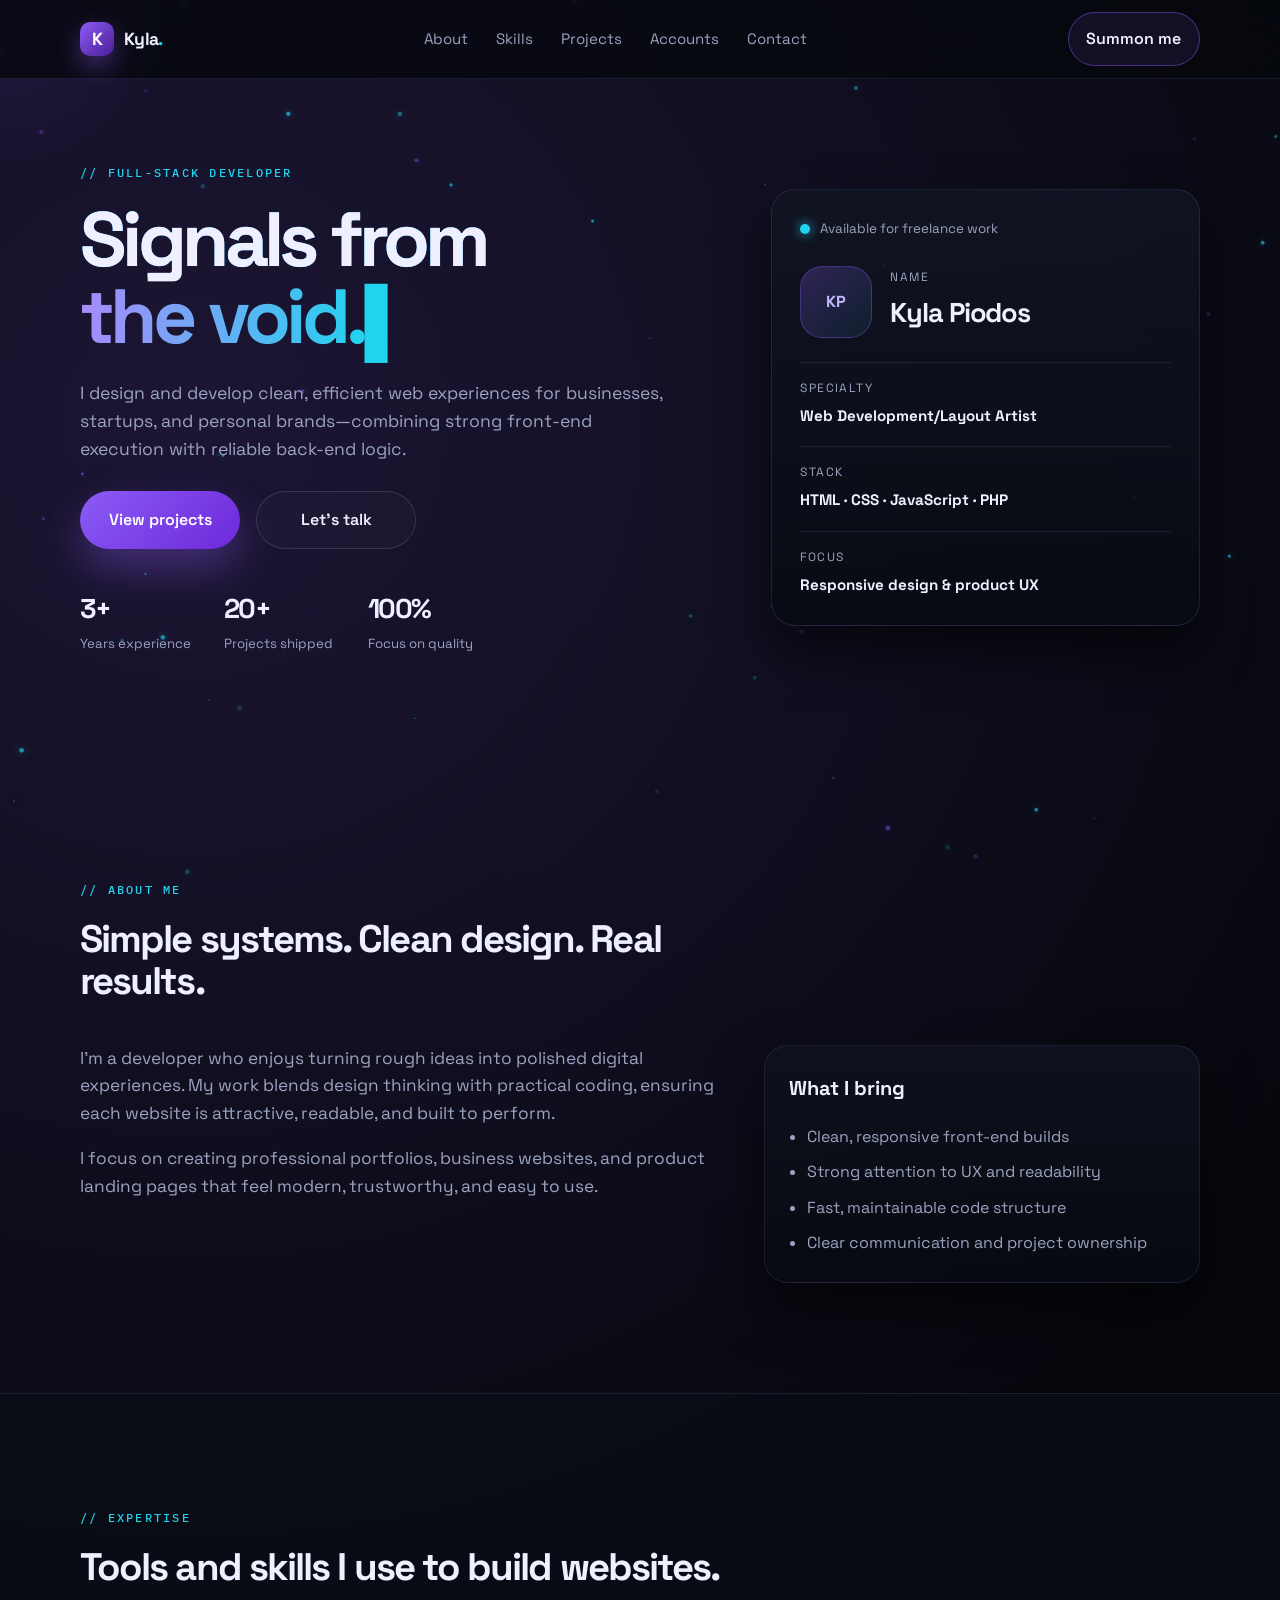
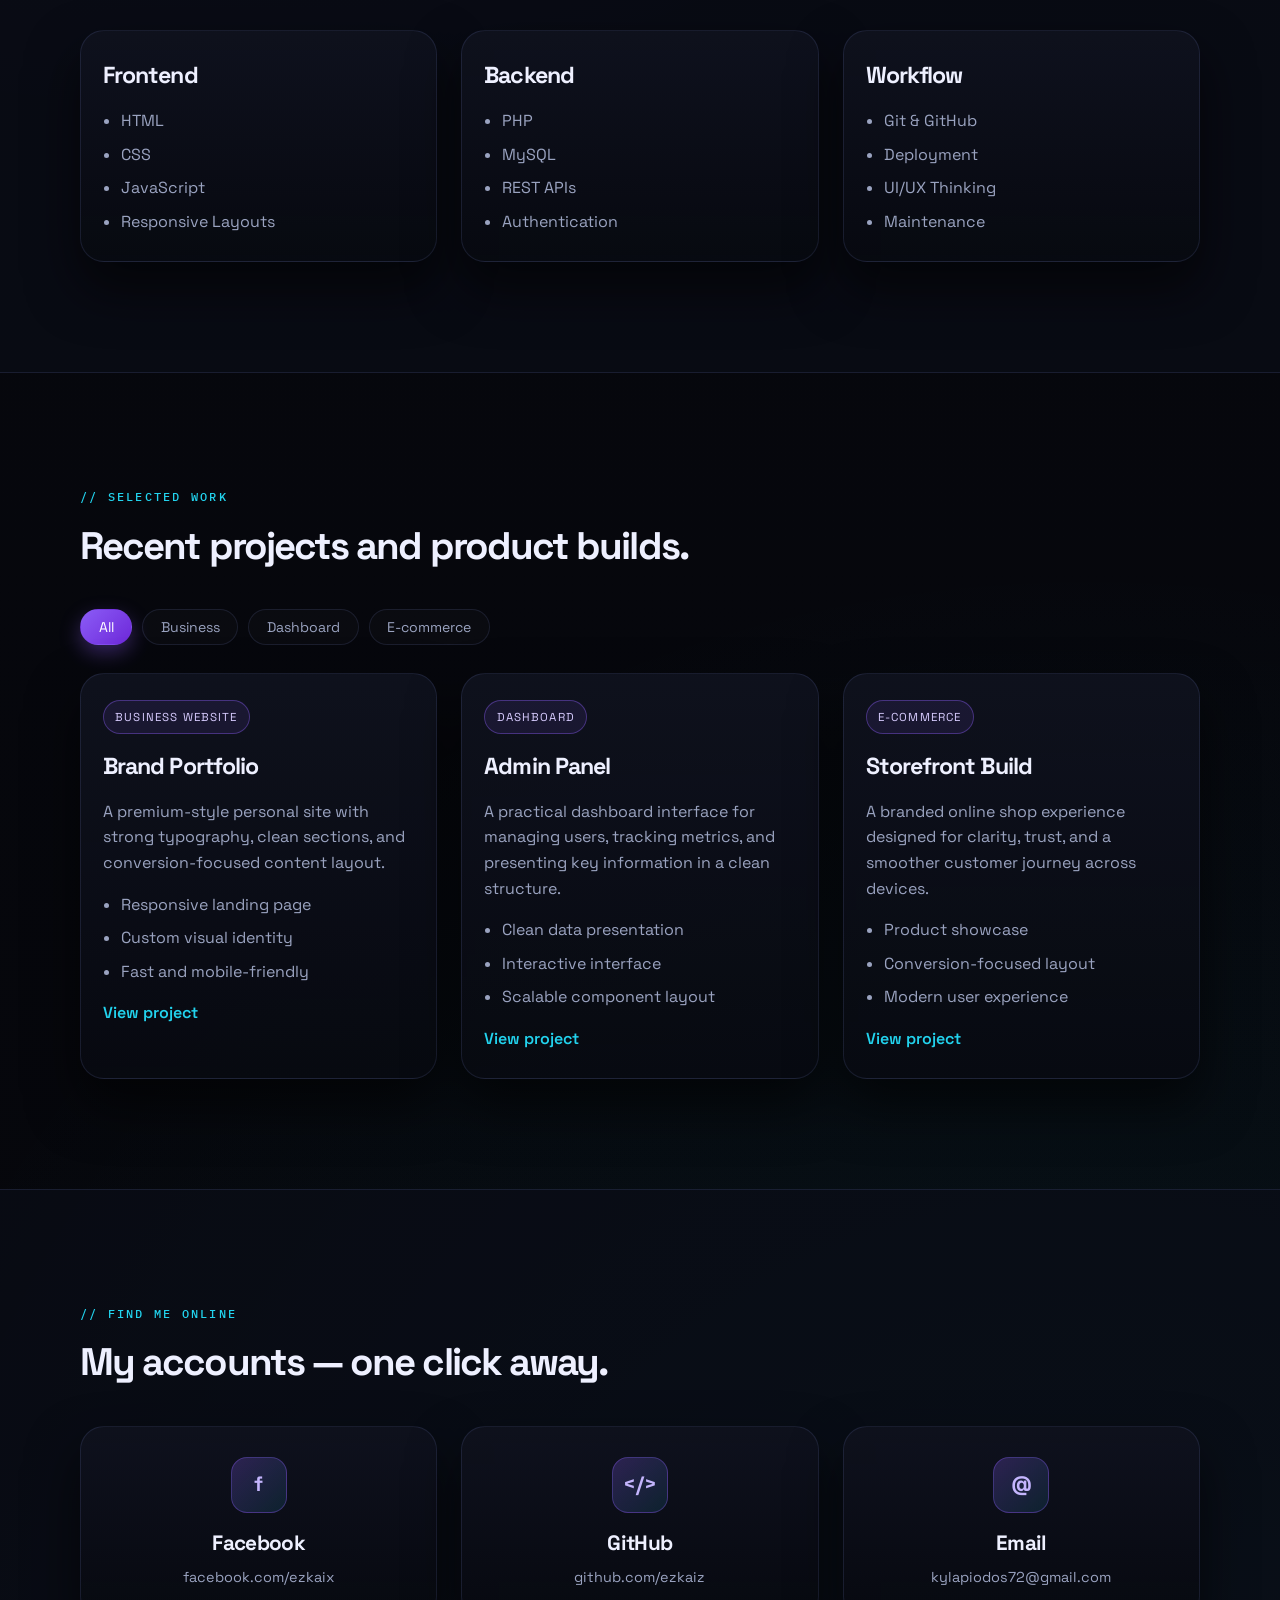
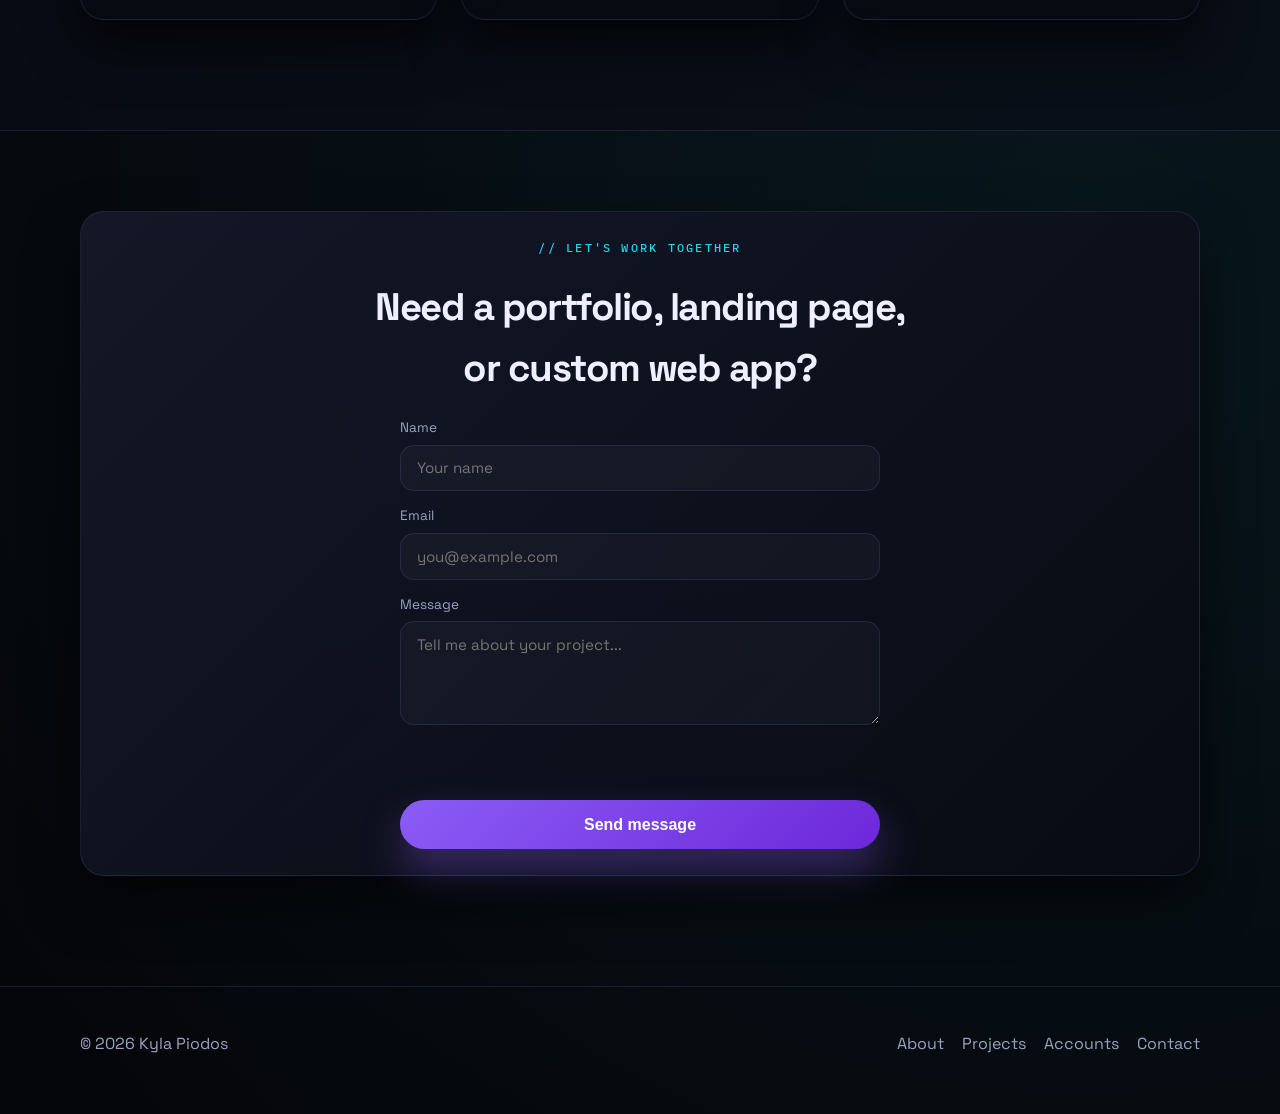
==== index.html @ da5fd4ba "Phantom portfolio" ====
<!DOCTYPE html>
<html lang="en">
  <head>
    <meta charset="UTF-8" />
    <meta name="viewport" content="width=device-width, initial-scale=1.0" />
    <meta
      name="description"
      content="Personal portfolio website for a full-stack developer and product builder."
    />
    <title>Kyla | Phantom Portfolio</title>
    <link rel="preconnect" href="https://fonts.googleapis.com" />
    <link rel="preconnect" href="https://fonts.gstatic.com" crossorigin />
    <link
      href="https://fonts.googleapis.com/css2?family=Space+Grotesk:wght@400;500;600;700&family=IBM+Plex+Mono:wght@400;500&display=swap"
      rel="stylesheet"
    />
    <link rel="stylesheet" href="style.css" />
  </head>
  <body>
    <canvas id="fog-canvas" aria-hidden="true"></canvas>
    <div id="cursor-glow" aria-hidden="true"></div>
    <div id="scroll-progress" aria-hidden="true"></div>

    <header class="site-header">
      <div class="container nav">
        <a href="#top" class="brand" aria-label="Go to top">
          <span class="brand-mark">K</span>
          <span class="brand-name">Kyla<span class="phantom-dot">.</span></span>
        </a>

        <button id="nav-toggle" class="nav-toggle" aria-label="Toggle menu" aria-expanded="false">
          <span></span><span></span><span></span>
        </button>

        <nav class="nav-links" id="nav-links" aria-label="Main navigation">
          <a href="#about">About</a>
          <a href="#skills">Skills</a>
          <a href="#projects">Projects</a>
          <a href="#accounts">Accounts</a>
          <a href="#contact">Contact</a>
        </nav>

        <a href="#contact" class="nav-button">Summon me</a>
      </div>
    </header>

    <main id="top">
      <section class="hero section">
        <div class="container hero-grid">
          <div class="hero-copy">
            <p class="eyebrow">// full-stack developer</p>
            <h1>
              <span class="glitch" data-text="Signals from">Signals from</span><br />
              <span id="typed" class="typed"></span><span class="caret">▌</span>
            </h1>
            <p class="lead">
              I design and develop clean, efficient web experiences for businesses,
              startups, and personal brands—combining strong front-end execution with
              reliable back-end logic.
            </p>

            <div class="cta-row">
              <a class="btn btn-primary" href="#projects">View projects</a>
              <a class="btn btn-secondary" href="#contact">Let's talk</a>
            </div>

            <ul class="stats" aria-label="Highlights">
              <li>
                <strong>3+</strong>
                <span>Years experience</span>
              </li>
              <li>
                <strong>20+</strong>
                <span>Projects shipped</span>
              </li>
              <li>
                <strong>100%</strong>
                <span>Focus on quality</span>
              </li>
            </ul>
          </div>

          <div class="hero-panel" aria-label="Profile summary card">
            <div class="panel-top">
              <span class="status-dot"></span>
              <span>Available for freelance work</span>
            </div>

            <div class="profile-block">
              <div class="avatar">KP</div>
              <div>
                <p class="mini-label">Name</p>
                <h2>Kyla Piodos</h2>
              </div>
            </div>

            <div class="info-list">
              <div>
                <span>Specialty</span>
                <strong>Web Development/Layout Artist</strong>
              </div>
              <div>
                <span>Stack</span>
                <strong>HTML · CSS · JavaScript · PHP</strong>
              </div>
              <div>
                <span>Focus</span>
                <strong>Responsive design & product UX</strong>
              </div>
            </div>
          </div>
        </div>
      </section>

      <section id="about" class="section">
        <div class="container">
          <div class="section-heading reveal">
            <p class="eyebrow">// about me</p>
            <h2>Simple systems. Clean design. Real results.</h2>
          </div>

          <div class="about-grid">
            <div class="reveal">
              <p>
                I'm a developer who enjoys turning rough ideas into polished digital
                experiences. My work blends design thinking with practical coding,
                ensuring each website is attractive, readable, and built to perform.
              </p>
              <p>
                I focus on creating professional portfolios, business websites, and
                product landing pages that feel modern, trustworthy, and easy to use.
              </p>
            </div>

            <div class="feature-box reveal">
              <h3>What I bring</h3>
              <ul>
                <li>Clean, responsive front-end builds</li>
                <li>Strong attention to UX and readability</li>
                <li>Fast, maintainable code structure</li>
                <li>Clear communication and project ownership</li>
              </ul>
            </div>
          </div>
        </div>
      </section>

      <section id="skills" class="section dark-panel">
        <div class="container">
          <div class="section-heading reveal">
            <p class="eyebrow">// expertise</p>
            <h2>Tools and skills I use to build websites.</h2>
          </div>

          <div class="skills-grid">
            <article class="skill-card reveal">
              <h3>Frontend</h3>
              <ul>
                <li>HTML</li>
                <li>CSS</li>
                <li>JavaScript</li>
                <li>Responsive Layouts</li>
              </ul>
            </article>

            <article class="skill-card reveal">
              <h3>Backend</h3>
              <ul>
                <li>PHP</li>
                <li>MySQL</li>
                <li>REST APIs</li>
                <li>Authentication</li>
              </ul>
            </article>

            <article class="skill-card reveal">
              <h3>Workflow</h3>
              <ul>
                <li>Git &amp; GitHub</li>
                <li>Deployment</li>
                <li>UI/UX Thinking</li>
                <li>Maintenance</li>
              </ul>
            </article>
          </div>
        </div>
      </section>

      <section id="projects" class="section">
        <div class="container">
          <div class="section-heading reveal">
            <p class="eyebrow">// selected work</p>
            <h2>Recent projects and product builds.</h2>
          </div>

          <div class="project-filters reveal" role="group" aria-label="Filter projects">
            <button class="filter-btn active" data-filter="all">All</button>
            <button class="filter-btn" data-filter="business">Business</button>
            <button class="filter-btn" data-filter="dashboard">Dashboard</button>
            <button class="filter-btn" data-filter="ecommerce">E-commerce</button>
          </div>

          <div class="projects-grid">
            <article class="project-card reveal" data-category="business">
              <div class="project-badge">Business Website</div>
              <h3>Brand Portfolio</h3>
              <p>
                A premium-style personal site with strong typography, clean sections,
                and conversion-focused content layout.
              </p>
              <ul>
                <li>Responsive landing page</li>
                <li>Custom visual identity</li>
                <li>Fast and mobile-friendly</li>
              </ul>
              <a href="#contact">View project</a>
            </article>

            <article class="project-card reveal" data-category="dashboard">
              <div class="project-badge">Dashboard</div>
              <h3>Admin Panel</h3>
              <p>
                A practical dashboard interface for managing users, tracking metrics,
                and presenting key information in a clean structure.
              </p>
              <ul>
                <li>Clean data presentation</li>
                <li>Interactive interface</li>
                <li>Scalable component layout</li>
              </ul>
              <a href="#contact">View project</a>
            </article>

            <article class="project-card reveal" data-category="ecommerce">
              <div class="project-badge">E-commerce</div>
              <h3>Storefront Build</h3>
              <p>
                A branded online shop experience designed for clarity, trust, and a
                smoother customer journey across devices.
              </p>
              <ul>
                <li>Product showcase</li>
                <li>Conversion-focused layout</li>
                <li>Modern user experience</li>
              </ul>
              <a href="#contact">View project</a>
            </article>
          </div>
        </div>
      </section>

      <section id="accounts" class="section dark-panel">
        <div class="container">
          <div class="section-heading reveal">
            <p class="eyebrow">// find me online</p>
            <h2>My accounts — one click away.</h2>
          </div>

          <div class="accounts-grid">
            <a class="account-card reveal" href="https://www.facebook.com/ezkaix" target="_blank" rel="noreferrer">
              <span class="account-icon">f</span>
              <h3>Facebook</h3>
              <p>facebook.com/ezkaix</p>
            </a>

            <a class="account-card reveal" href="https://github.com/ezkaiz" target="_blank" rel="noreferrer">
              <span class="account-icon">&lt;/&gt;</span>
              <h3>GitHub</h3>
              <p>github.com/ezkaiz</p>
            </a>

            <a class="account-card reveal" href="https://mail.google.com/mail/?view=cm&fs=1&to=kylapiodos72@gmail.com&su=Portfolio%20Inquiry" target="_blank" rel="noreferrer">
              <span class="account-icon">@</span>
              <h3>Email</h3>
              <p>kylapiodos72@gmail.com</p>
            </a>
          </div>
        </div>
      </section>

      <section id="contact" class="section contact-section">
        <div class="container">
          <div class="contact-card reveal">
            <div>
              <p class="eyebrow">// let's work together</p>
              <h2>Need a portfolio, landing page, or custom web app?</h2>

              <form id="contact-form" class="contact-form" novalidate>
                <label>
                  Name
                  <input type="text" id="cf-name" placeholder="Your name" />
                </label>
                <label>
                  Email
                  <input type="email" id="cf-email" placeholder="you@example.com" />
                </label>
                <label>
                  Message
                  <textarea id="cf-message" rows="4" placeholder="Tell me about your project..."></textarea>
                </label>
                <p id="cf-error" class="form-error" role="alert"></p>
                <p id="cf-success" class="form-success"></p>
                <button type="submit" class="btn btn-primary">Send message</button>
              </form>
            </div>


          </div>
        </div>
      </section>
    </main>

    <footer class="site-footer">
      <div class="container footer-inner">
        <p>© 2026 Kyla Piodos</p>
        <nav aria-label="Footer navigation">
          <a href="#about">About</a>
          <a href="#projects">Projects</a>
          <a href="#accounts">Accounts</a>
          <a href="#contact">Contact</a>
        </nav>
      </div>
    </footer>

    <button id="back-to-top" aria-label="Back to top">↑</button>

    <script src="script.js"></script>
  </body>
</html>
---- style.css ----
:root {
  --bg: #05060a;
  --bg-soft: #0b0e17;
  --panel: rgba(14, 17, 28, 0.85);
  --card: #0d1019;
  --line: rgba(148, 163, 255, 0.12);
  --text: #eef0ff;
  --muted: #9aa3c0;
  --accent: #8b5cf6;
  --accent-2: #22d3ee;
  --accent-soft: rgba(139, 92, 246, 0.12);
  --shadow: 0 26px 52px rgba(0, 0, 0, 0.6);
}

* {
  box-sizing: border-box;
}

html {
  scroll-behavior: smooth;
}

body {
  margin: 0;
  font-family: "Space Grotesk", sans-serif;
  background:
    radial-gradient(circle at 15% 10%, rgba(139, 92, 246, 0.16), transparent 32%),
    radial-gradient(circle at 85% 80%, rgba(34, 211, 238, 0.08), transparent 36%),
    linear-gradient(180deg, #07080f 0%, #05060a 100%);
  color: var(--text);
  line-height: 1.6;
  overflow-x: hidden;
}

a {
  color: inherit;
  text-decoration: none;
}

img {
  max-width: 100%;
  display: block;
}

.container {
  width: min(1120px, calc(100% - 32px));
  margin: 0 auto;
}

.section {
  padding: 110px 0;
  position: relative;
}

.eyebrow {
  display: inline-block;
  margin: 0 0 18px;
  color: var(--accent-2);
  font-family: "IBM Plex Mono", monospace;
  font-size: 0.78rem;
  letter-spacing: 0.18em;
  font-weight: 500;
  text-transform: uppercase;
}

.section-heading {
  margin-bottom: 42px;
}

.section-heading h2 {
  margin: 0;
  max-width: 700px;
  font-size: clamp(2rem, 3vw, 3rem);
  line-height: 1.1;
  letter-spacing: -0.05em;
}

/* Background canvas + cursor glow */
#fog-canvas {
  position: fixed;
  inset: 0;
  z-index: 0;
  pointer-events: none;
}

#cursor-glow {
  position: fixed;
  width: 420px;
  height: 420px;
  border-radius: 50%;
  background: radial-gradient(circle, rgba(139, 92, 246, 0.13), transparent 60%);
  pointer-events: none;
  transform: translate(-50%, -50%);
  z-index: 1;
  transition: opacity 0.3s ease;
}

#scroll-progress {
  position: fixed;
  top: 0;
  left: 0;
  height: 3px;
  width: 0;
  background: linear-gradient(90deg, var(--accent), var(--accent-2));
  z-index: 100;
  box-shadow: 0 0 12px rgba(139, 92, 246, 0.8);
}

main, header, footer {
  position: relative;
  z-index: 2;
}

/* Header */
.site-header {
  position: sticky;
  top: 0;
  z-index: 10;
  backdrop-filter: blur(18px);
  background: rgba(6, 8, 14, 0.78);
  border-bottom: 1px solid var(--line);
}

.nav {
  display: flex;
  align-items: center;
  justify-content: space-between;
  min-height: 78px;
  gap: 16px;
}

.brand {
  display: inline-flex;
  align-items: center;
  gap: 10px;
  font-weight: 700;
  letter-spacing: -0.04em;
  font-size: 1.1rem;
}

.phantom-dot {
  color: var(--accent-2);
}

.brand-mark {
  display: inline-flex;
  align-items: center;
  justify-content: center;
  width: 34px;
  height: 34px;
  border-radius: 10px;
  background: linear-gradient(135deg, #8b5cf6, #4c1d95);
  color: #fff;
  font-weight: 700;
  box-shadow: 0 10px 25px rgba(139, 92, 246, 0.4);
}

.nav-links {
  display: flex;
  align-items: center;
  gap: 28px;
  color: var(--muted);
  font-size: 0.94rem;
}

.nav-links a {
  transition: color 0.2s ease, text-shadow 0.2s ease;
}

.nav-links a:hover,
.nav-links a:focus-visible {
  color: var(--text);
  text-shadow: 0 0 14px rgba(139, 92, 246, 0.9);
}

.nav-toggle {
  display: none;
  flex-direction: column;
  gap: 5px;
  background: none;
  border: none;
  cursor: pointer;
  padding: 6px;
}

.nav-toggle span {
  width: 22px;
  height: 2px;
  background: var(--text);
  transition: transform 0.25s ease, opacity 0.25s ease;
}

.nav-toggle.open span:nth-child(1) {
  transform: translateY(7px) rotate(45deg);
}

.nav-toggle.open span:nth-child(2) {
  opacity: 0;
}

.nav-toggle.open span:nth-child(3) {
  transform: translateY(-7px) rotate(-45deg);
}

.nav-button,
.btn {
  display: inline-flex;
  align-items: center;
  justify-content: center;
  border-radius: 999px;
  font-weight: 600;
  cursor: pointer;
  transition: transform 0.2s ease, border-color 0.2s ease, background 0.2s ease, box-shadow 0.2s ease, filter 0.2s ease;
}

.nav-button {
  padding: 0.8rem 1.1rem;
  border: 1px solid rgba(139, 92, 246, 0.45);
  background: rgba(139, 92, 246, 0.1);
  color: var(--text);
}

.nav-button:hover,
.btn:hover {
  transform: translateY(-1px);
  filter: brightness(1.15);
  box-shadow: 0 0 0 1px rgba(139, 92, 246, 0.5), 0 16px 30px rgba(139, 92, 246, 0.3);
}

/* Hero */
.hero {
  padding-top: 80px;
}

.hero-grid {
  display: grid;
  grid-template-columns: 1.2fr 0.8fr;
  align-items: center;
  gap: 48px;
}

.hero-copy h1 {
  margin: 0;
  max-width: 640px;
  font-size: clamp(3rem, 6.5vw, 4.8rem);
  line-height: 1;
  letter-spacing: -0.06em;
}

.typed {
  background: linear-gradient(90deg, #a78bfa, #22d3ee);
  -webkit-background-clip: text;
  background-clip: text;
  color: transparent;
}

.caret {
  color: var(--accent-2);
  animation: blink 1s steps(1) infinite;
  font-size: 0.85em;
}

@keyframes blink {
  50% { opacity: 0; }
}

/* Glitch effect */
.glitch {
  position: relative;
  display: inline-block;
}

.glitch::before,
.glitch::after {
  content: attr(data-text);
  position: absolute;
  left: 0;
  top: 0;
  width: 100%;
  overflow: hidden;
}

.glitch::before {
  color: #22d3ee;
  z-index: -1;
  animation: glitch-1 2.8s infinite;
}

.glitch::after {
  color: #8b5cf6;
  z-index: -2;
  animation: glitch-2 2.8s infinite;
}

@keyframes glitch-1 {
  0%, 90%, 100% { transform: translate(0); clip-path: inset(0 0 100% 0); }
  92% { transform: translate(-4px, 2px); clip-path: inset(20% 0 40% 0); }
  94% { transform: translate(3px, -2px); clip-path: inset(60% 0 10% 0); }
  96% { transform: translate(-2px, 1px); clip-path: inset(0 0 70% 0); }
}

@keyframes glitch-2 {
  0%, 90%, 100% { transform: translate(0); clip-path: inset(100% 0 0 0); }
  93% { transform: translate(4px, -2px); clip-path: inset(40% 0 30% 0); }
  95% { transform: translate(-3px, 2px); clip-path: inset(10% 0 60% 0); }
}

.lead {
  margin-top: 24px;
  color: var(--muted);
  font-size: 1.1rem;
  max-width: 600px;
}

.cta-row {
  display: flex;
  flex-wrap: wrap;
  gap: 16px;
  margin-top: 28px;
}

.btn {
  padding: 0.95rem 1.4rem;
  min-width: 160px;
  border: none;
  font-size: 1rem;
}

.btn-primary {
  background: linear-gradient(135deg, #8b5cf6, #6d28d9);
  color: #fff;
  box-shadow: 0 20px 40px rgba(139, 92, 246, 0.35);
}

.btn-primary:hover {
  background: linear-gradient(135deg, #a78bfa, #7c3aed);
}

.btn-secondary {
  background: rgba(255, 255, 255, 0.02);
  border: 1px solid rgba(255, 255, 255, 0.12);
  color: var(--text);
}

.btn-secondary:hover {
  border-color: rgba(34, 211, 238, 0.8);
  background: rgba(34, 211, 238, 0.08);
}

.stats {
  list-style: none;
  display: flex;
  flex-wrap: wrap;
  gap: 24px;
  padding: 0;
  margin: 38px 0 0;
}

.stats li {
  min-width: 120px;
}

.stats strong {
  display: block;
  font-size: 1.7rem;
  letter-spacing: -0.06em;
}

.stats span {
  color: var(--muted);
  font-size: 0.83rem;
}

.hero-panel {
  padding: 28px;
  border: 1px solid rgba(148, 163, 255, 0.14);
  border-radius: 24px;
  background: linear-gradient(180deg, rgba(17, 20, 34, 0.92), rgba(8, 10, 18, 0.9));
  box-shadow: var(--shadow);
  animation: float 6s ease-in-out infinite;
}

@keyframes float {
  0%, 100% { transform: translateY(0); }
  50% { transform: translateY(-14px); }
}

.panel-top {
  display: flex;
  align-items: center;
  gap: 10px;
  color: var(--muted);
  font-size: 0.84rem;
}

.status-dot {
  width: 10px;
  height: 10px;
  border-radius: 50%;
  background: #22d3ee;
  box-shadow: 0 0 12px rgba(34, 211, 238, 0.9);
  animation: pulse 2s ease-in-out infinite;
}

@keyframes pulse {
  50% { opacity: 0.4; }
}

.profile-block {
  display: flex;
  align-items: center;
  gap: 18px;
  margin: 26px 0 24px;
}

.avatar {
  display: grid;
  place-items: center;
  width: 72px;
  height: 72px;
  border-radius: 22px;
  background: linear-gradient(135deg, rgba(139, 92, 246, 0.25), rgba(34, 211, 238, 0.08));
  border: 1px solid rgba(139, 92, 246, 0.35);
  font-weight: 700;
  color: #c4b5fd;
}

.mini-label {
  margin: 0 0 4px;
  color: var(--muted);
  font-size: 0.75rem;
  text-transform: uppercase;
  letter-spacing: 0.12em;
}

.profile-block h2 {
  margin: 0;
  font-size: 1.7rem;
  letter-spacing: -0.04em;
}

.info-list {
  display: grid;
  gap: 18px;
}

.info-list div {
  padding-top: 16px;
  border-top: 1px solid var(--line);
}

.info-list span {
  display: block;
  color: var(--muted);
  font-size: 0.75rem;
  text-transform: uppercase;
  letter-spacing: 0.12em;
}

.info-list strong {
  display: block;
  margin-top: 6px;
  font-size: 0.95rem;
}

.about-grid {
  display: grid;
  grid-template-columns: 1.2fr 0.8fr;
  gap: 30px;
  align-items: start;
}

.about-grid p {
  margin: 0 0 18px;
  color: var(--muted);
  font-size: 1.08rem;
}

.feature-box,
.skill-card,
.project-card,
.contact-card {
  border: 1px solid rgba(148, 163, 255, 0.12);
  background: linear-gradient(180deg, rgba(15, 18, 30, 0.95), rgba(8, 10, 17, 0.88));
  border-radius: 24px;
  box-shadow: var(--shadow);
  transition: transform 0.25s ease, border-color 0.25s ease, box-shadow 0.25s ease;
}

.feature-box:hover,
.skill-card:hover,
.project-card:hover {
  transform: translateY(-6px);
  border-color: rgba(139, 92, 246, 0.5);
  box-shadow: 0 26px 52px rgba(0, 0, 0, 0.6), 0 0 24px rgba(139, 92, 246, 0.18);
}

.feature-box {
  padding: 26px 24px;
}

.feature-box h3 {
  margin-top: 0;
  font-size: 1.25rem;
}

.feature-box ul {
  margin: 0;
  padding-left: 18px;
  color: var(--muted);
  display: grid;
  gap: 10px;
}

.dark-panel {
  background: rgba(10, 13, 24, 0.7);
  border-top: 1px solid var(--line);
  border-bottom: 1px solid var(--line);
}

.skills-grid,
.projects-grid {
  display: grid;
  grid-template-columns: repeat(3, minmax(0, 1fr));
  gap: 24px;
}

.skill-card,
.project-card {
  padding: 26px 22px;
}

.skill-card h3,
.project-card h3 {
  margin: 0 0 14px;
  font-size: 1.45rem;
  letter-spacing: -0.04em;
}

.skill-card ul,
.project-card ul {
  margin: 0;
  padding-left: 18px;
  display: grid;
  gap: 8px;
  color: var(--muted);
}

.project-badge {
  display: inline-block;
  margin-bottom: 14px;
  padding: 0.42rem 0.7rem;
  border: 1px solid rgba(139, 92, 246, 0.4);
  background: rgba(139, 92, 246, 0.1);
  border-radius: 999px;
  color: #d8ccff;
  font-size: 0.72rem;
  letter-spacing: 0.1em;
  text-transform: uppercase;
}

.project-card p {
  margin: 0 0 16px;
  color: var(--muted);
}

.project-card a {
  display: inline-block;
  margin-top: 16px;
  color: var(--accent-2);
  font-weight: 600;
}

.project-filters {
  display: flex;
  flex-wrap: wrap;
  gap: 10px;
  margin-bottom: 28px;
}

.filter-btn {
  padding: 0.5rem 1.1rem;
  border-radius: 999px;
  border: 1px solid var(--line);
  background: rgba(255, 255, 255, 0.02);
  color: var(--muted);
  cursor: pointer;
  font-family: inherit;
  font-size: 0.88rem;
  transition: all 0.2s ease;
}

.filter-btn:hover {
  color: var(--text);
  border-color: rgba(139, 92, 246, 0.6);
}

.filter-btn.active {
  background: linear-gradient(135deg, #8b5cf6, #6d28d9);
  color: #fff;
  border-color: transparent;
  box-shadow: 0 8px 20px rgba(139, 92, 246, 0.35);
}

.project-card.hidden {
  display: none;
}

.accounts-grid {
  display: grid;
  grid-template-columns: repeat(3, minmax(0, 1fr));
  gap: 24px;
}

.account-card {
  display: block;
  padding: 30px 24px;
  border: 1px solid rgba(148, 163, 255, 0.12);
  border-radius: 24px;
  background: linear-gradient(180deg, rgba(15, 18, 30, 0.95), rgba(8, 10, 17, 0.88));
  box-shadow: var(--shadow);
  text-align: center;
  transition: transform 0.25s ease, border-color 0.25s ease, box-shadow 0.25s ease;
}

.account-card:hover {
  transform: translateY(-6px);
  border-color: rgba(139, 92, 246, 0.55);
  box-shadow: 0 26px 52px rgba(0, 0, 0, 0.6), 0 0 24px rgba(139, 92, 246, 0.2);
}

.account-icon {
  display: inline-grid;
  place-items: center;
  width: 56px;
  height: 56px;
  border-radius: 16px;
  background: linear-gradient(135deg, rgba(139, 92, 246, 0.25), rgba(34, 211, 238, 0.1));
  border: 1px solid rgba(139, 92, 246, 0.35);
  color: #c4b5fd;
  font-weight: 700;
  font-size: 1.3rem;
  margin-bottom: 14px;
}

.account-card h3 {
  margin: 0 0 6px;
  font-size: 1.3rem;
  letter-spacing: -0.03em;
}

.account-card p {
  margin: 0;
  color: var(--muted);
  font-size: 0.9rem;
  word-break: break-all;
}

.contact-section {
  padding-top: 80px;
}

.contact-card {
  display: flex;
  flex-direction: column;
  align-items: center;
  text-align: center;
  gap: 24px;
  padding: 26px 28px;
  background: linear-gradient(135deg, rgba(20, 24, 40, 0.96), rgba(9, 11, 19, 0.92));
}

.contact-card > div {
  display: flex;
  flex-direction: column;
  align-items: center;
}

.contact-form {
  display: grid;
  gap: 14px;
  max-width: 480px;
  width: 100%;
  text-align: left;
}

.contact-card h2 {
  margin: 0 0 18px;
  max-width: 560px;
  font-size: clamp(1.8rem, 3vw, 2.5rem);
  letter-spacing: -0.04em;
}

.contact-actions {
  display: flex;
  flex-direction: column;
  gap: 14px;
  flex-shrink: 0;
}

.contact-form label {
  display: grid;
  gap: 6px;
  color: var(--muted);
  font-size: 0.85rem;
}

.contact-form input,
.contact-form textarea {
  padding: 0.8rem 1rem;
  border-radius: 14px;
  border: 1px solid var(--line);
  background: rgba(255, 255, 255, 0.03);
  color: var(--text);
  font-family: inherit;
  font-size: 0.95rem;
  resize: vertical;
}

.contact-form input:focus,
.contact-form textarea:focus {
  outline: none;
  border-color: rgba(139, 92, 246, 0.7);
  box-shadow: 0 0 0 3px rgba(139, 92, 246, 0.18);
}

.form-error {
  margin: 0;
  color: #f87171;
  font-size: 0.85rem;
  min-height: 1.2em;
}

.form-success {
  margin: 0;
  color: #34d399;
  font-size: 0.9rem;
  min-height: 1.2em;
}

.site-footer {
  padding: 28px 0 42px;
  border-top: 1px solid var(--line);
}

.footer-inner {
  display: flex;
  align-items: center;
  justify-content: space-between;
  gap: 16px;
  color: var(--muted);
}

.footer-inner nav {
  display: flex;
  gap: 18px;
}

#back-to-top {
  position: fixed;
  bottom: 26px;
  right: 26px;
  width: 46px;
  height: 46px;
  border-radius: 50%;
  border: 1px solid rgba(139, 92, 246, 0.5);
  background: rgba(20, 16, 38, 0.9);
  color: var(--text);
  font-size: 1.2rem;
  cursor: pointer;
  opacity: 0;
  pointer-events: none;
  transition: opacity 0.3s ease, transform 0.2s ease;
  z-index: 50;
}

#back-to-top.visible {
  opacity: 1;
  pointer-events: auto;
}

#back-to-top:hover {
  transform: translateY(-4px);
  box-shadow: 0 0 18px rgba(139, 92, 246, 0.5);
}

/* Reveal on scroll */
.reveal {
  opacity: 0;
  transform: translateY(28px);
  transition: opacity 0.6s ease, transform 0.6s ease;
}

.reveal.visible {
  opacity: 1;
  transform: translateY(0);
}

@media (max-width: 900px) {
  .nav {
    flex-wrap: wrap;
    padding: 14px 0;
  }

  .nav-toggle {
    display: flex;
  }

  .nav-links {
    display: none;
    width: 100%;
    flex-direction: column;
    align-items: flex-start;
    gap: 14px;
    padding: 12px 4px;
    order: 3;
  }

  .nav-links.open {
    display: flex;
  }

  .hero-grid,
  .about-grid,
  .skills-grid,
  .projects-grid,
  .accounts-grid,
  .contact-card {
    grid-template-columns: 1fr;
  }

  .contact-card {
    display: grid;
  }

  .contact-actions {
    flex-direction: row;
    flex-wrap: wrap;
  }

  #cursor-glow {
    display: none;
  }
}

@media (max-width: 640px) {
  .section {
    padding: 84px 0;
  }

  .hero-copy h1 {
    font-size: clamp(2.4rem, 13vw, 3.6rem);
  }

  .nav-button {
    width: 100%;
  }

  .stats {
    gap: 18px;
  }

  .footer-inner {
    flex-direction: column;
    text-align: center;
  }
}

@media (prefers-reduced-motion: reduce) {
  html {
    scroll-behavior: auto;
  }

  .hero-panel,
  .status-dot,
  .glitch::before,
  .glitch::after,
  .caret {
    animation: none;
  }

  .reveal {
    opacity: 1;
    transform: none;
  }
}
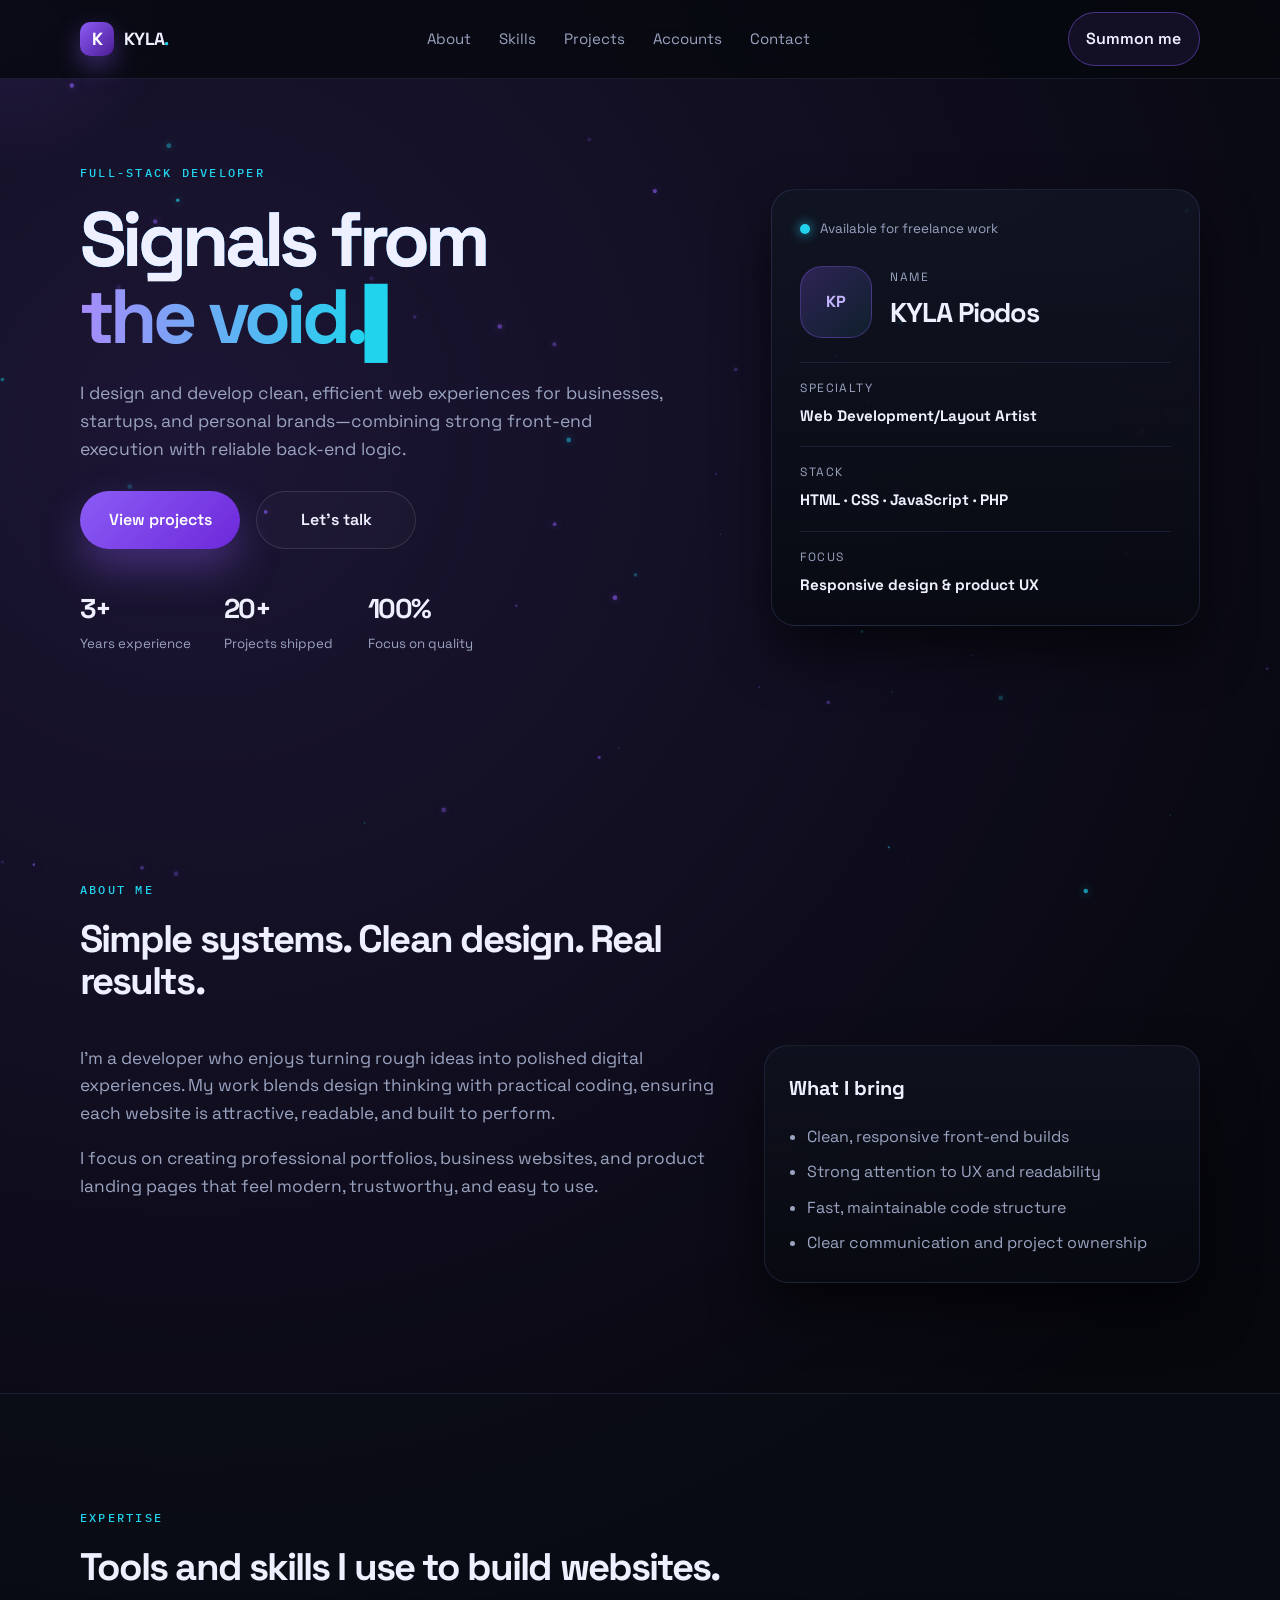
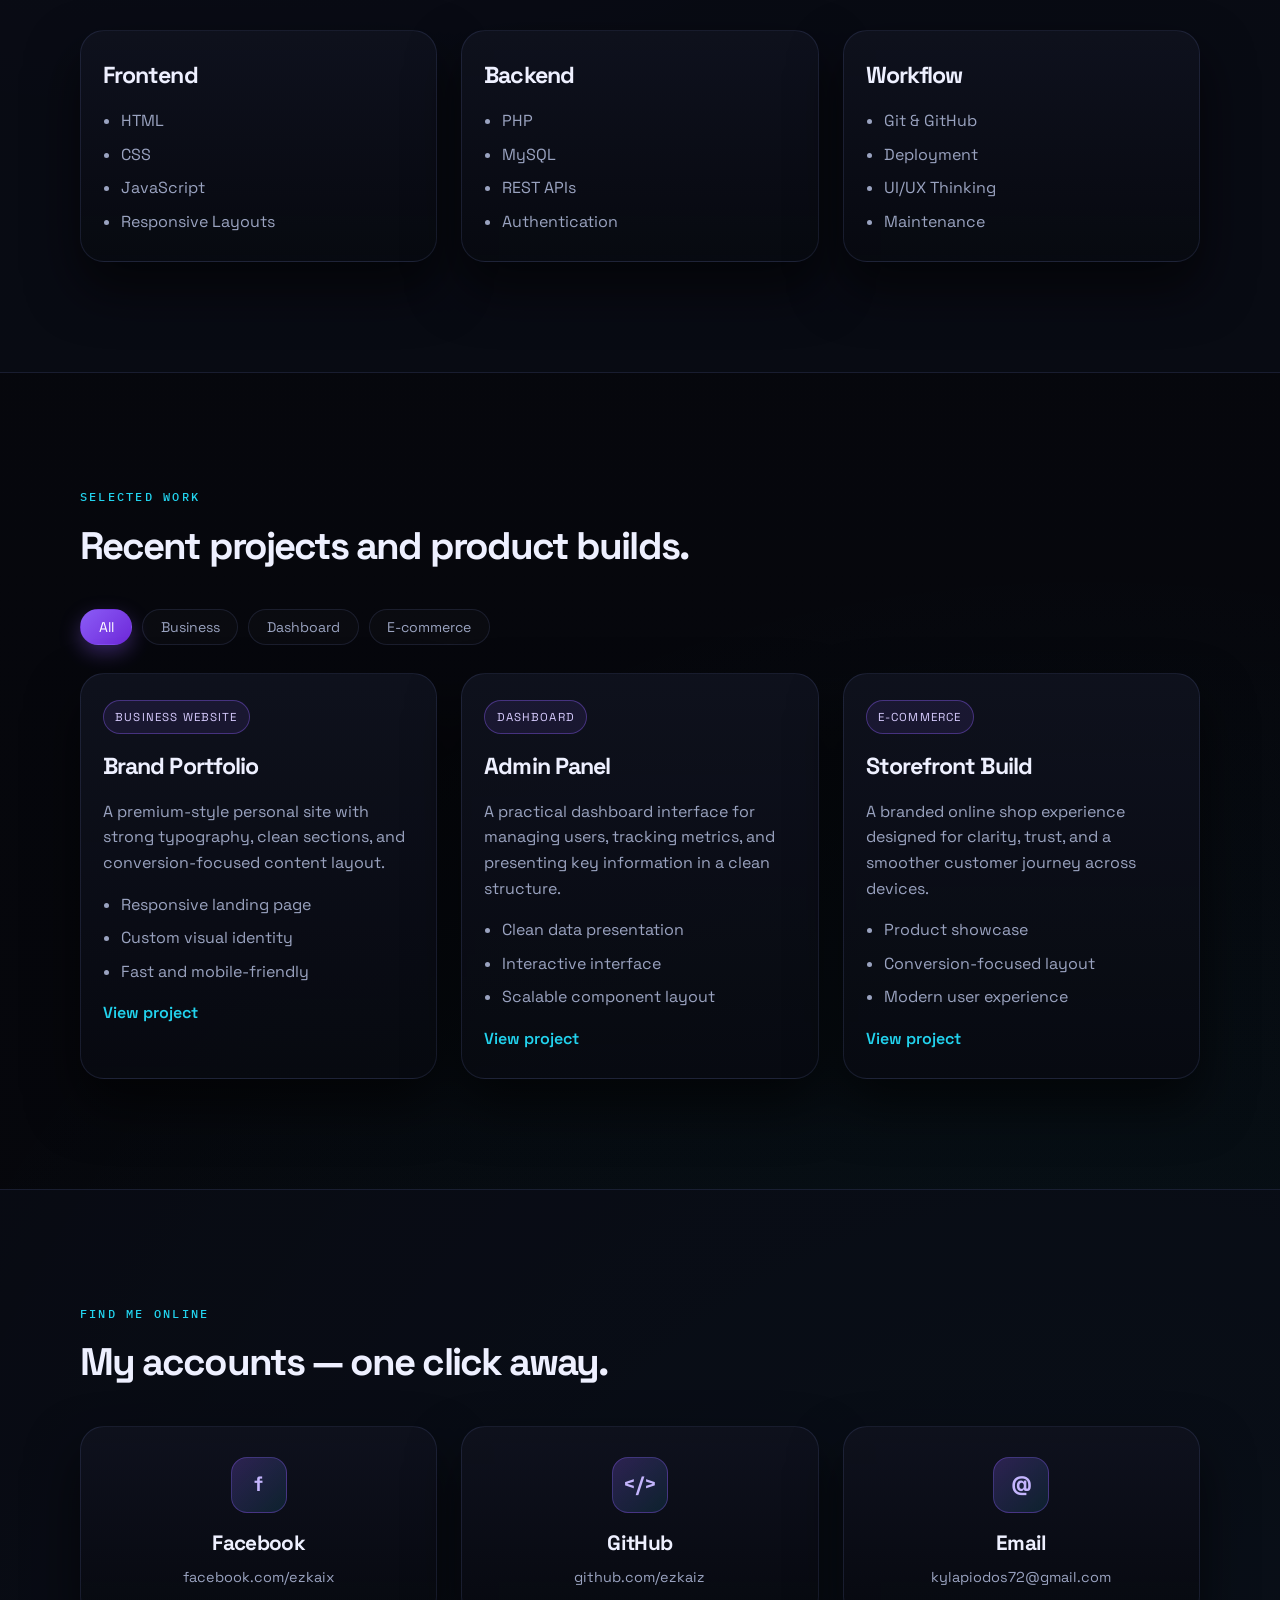
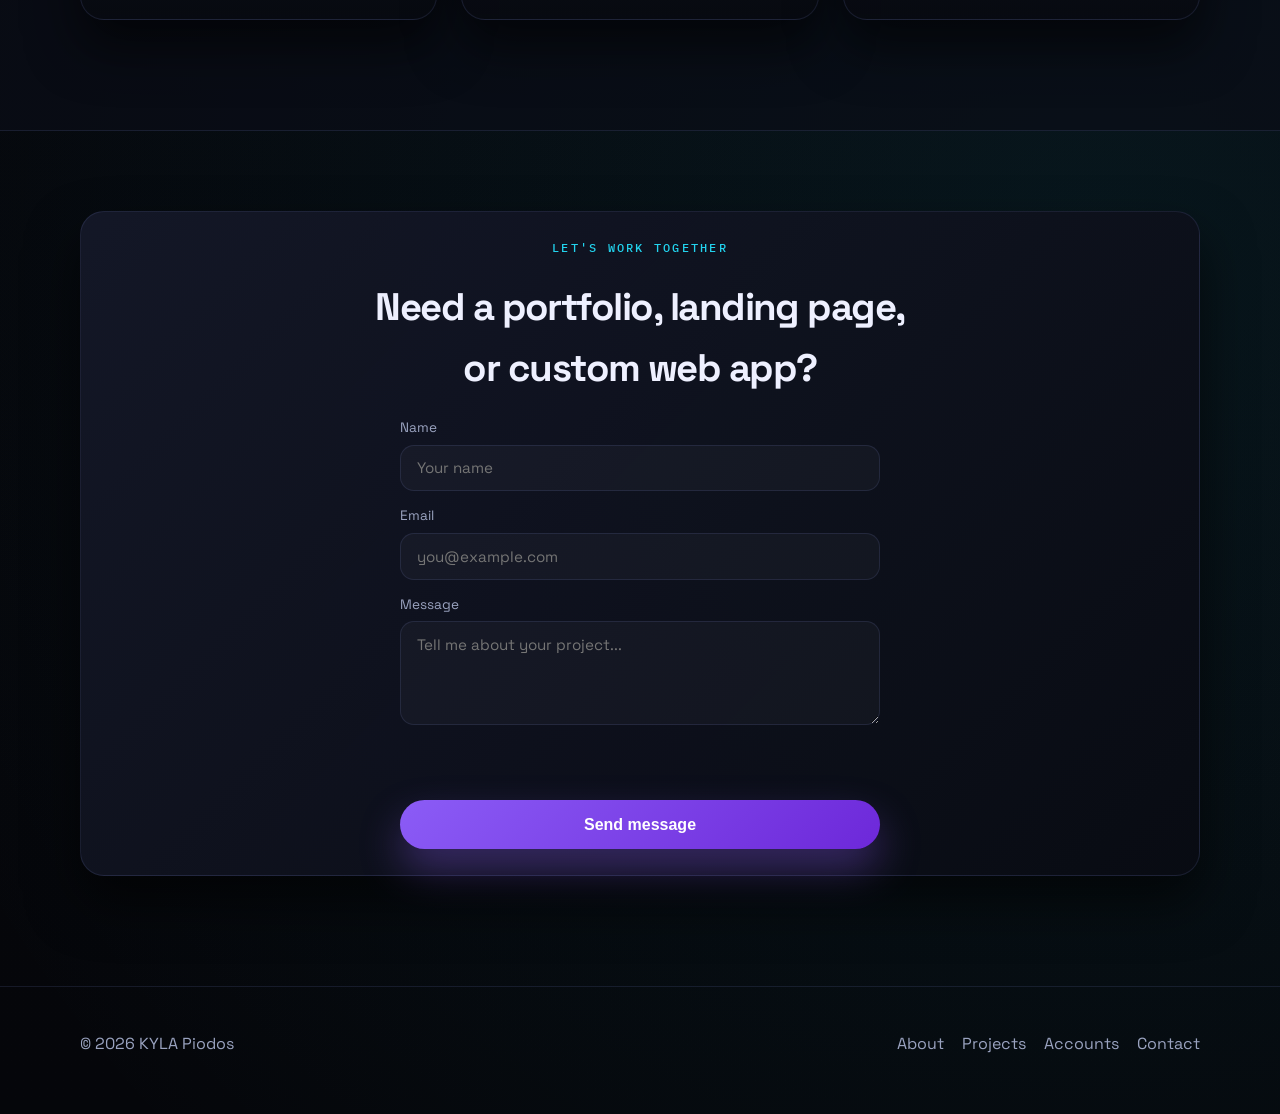
==== commit 81b53162: "Clean eyebrows, all-caps KYLA" ====
--- a/index.html
+++ b/index.html
@@ -7,7 +7,7 @@
       name="description"
       content="Personal portfolio website for a full-stack developer and product builder."
     />
-    <title>Kyla | Phantom Portfolio</title>
+    <title>KYLA | Phantom Portfolio</title>
     <link rel="preconnect" href="https://fonts.googleapis.com" />
     <link rel="preconnect" href="https://fonts.gstatic.com" crossorigin />
     <link
@@ -25,7 +25,7 @@
       <div class="container nav">
         <a href="#top" class="brand" aria-label="Go to top">
           <span class="brand-mark">K</span>
-          <span class="brand-name">Kyla<span class="phantom-dot">.</span></span>
+          <span class="brand-name">KYLA<span class="phantom-dot">.</span></span>
         </a>
 
         <button id="nav-toggle" class="nav-toggle" aria-label="Toggle menu" aria-expanded="false">
@@ -48,7 +48,7 @@
       <section class="hero section">
         <div class="container hero-grid">
           <div class="hero-copy">
-            <p class="eyebrow">// full-stack developer</p>
+            <p class="eyebrow">full-stack developer</p>
             <h1>
               <span class="glitch" data-text="Signals from">Signals from</span><br />
               <span id="typed" class="typed"></span><span class="caret">▌</span>
@@ -90,7 +90,7 @@
               <div class="avatar">KP</div>
               <div>
                 <p class="mini-label">Name</p>
-                <h2>Kyla Piodos</h2>
+                <h2>KYLA Piodos</h2>
               </div>
             </div>
 
@@ -115,7 +115,7 @@
       <section id="about" class="section">
         <div class="container">
           <div class="section-heading reveal">
-            <p class="eyebrow">// about me</p>
+            <p class="eyebrow">about me</p>
             <h2>Simple systems. Clean design. Real results.</h2>
           </div>
 
@@ -148,7 +148,7 @@
       <section id="skills" class="section dark-panel">
         <div class="container">
           <div class="section-heading reveal">
-            <p class="eyebrow">// expertise</p>
+            <p class="eyebrow">expertise</p>
             <h2>Tools and skills I use to build websites.</h2>
           </div>
 
@@ -189,7 +189,7 @@
       <section id="projects" class="section">
         <div class="container">
           <div class="section-heading reveal">
-            <p class="eyebrow">// selected work</p>
+            <p class="eyebrow">selected work</p>
             <h2>Recent projects and product builds.</h2>
           </div>
 
@@ -252,7 +252,7 @@
       <section id="accounts" class="section dark-panel">
         <div class="container">
           <div class="section-heading reveal">
-            <p class="eyebrow">// find me online</p>
+            <p class="eyebrow">find me online</p>
             <h2>My accounts — one click away.</h2>
           </div>
 
@@ -282,7 +282,7 @@
         <div class="container">
           <div class="contact-card reveal">
             <div>
-              <p class="eyebrow">// let's work together</p>
+              <p class="eyebrow">let's work together</p>
               <h2>Need a portfolio, landing page, or custom web app?</h2>
 
               <form id="contact-form" class="contact-form" novalidate>
@@ -312,7 +312,7 @@
 
     <footer class="site-footer">
       <div class="container footer-inner">
-        <p>© 2026 Kyla Piodos</p>
+        <p>© 2026 KYLA Piodos</p>
         <nav aria-label="Footer navigation">
           <a href="#about">About</a>
           <a href="#projects">Projects</a>
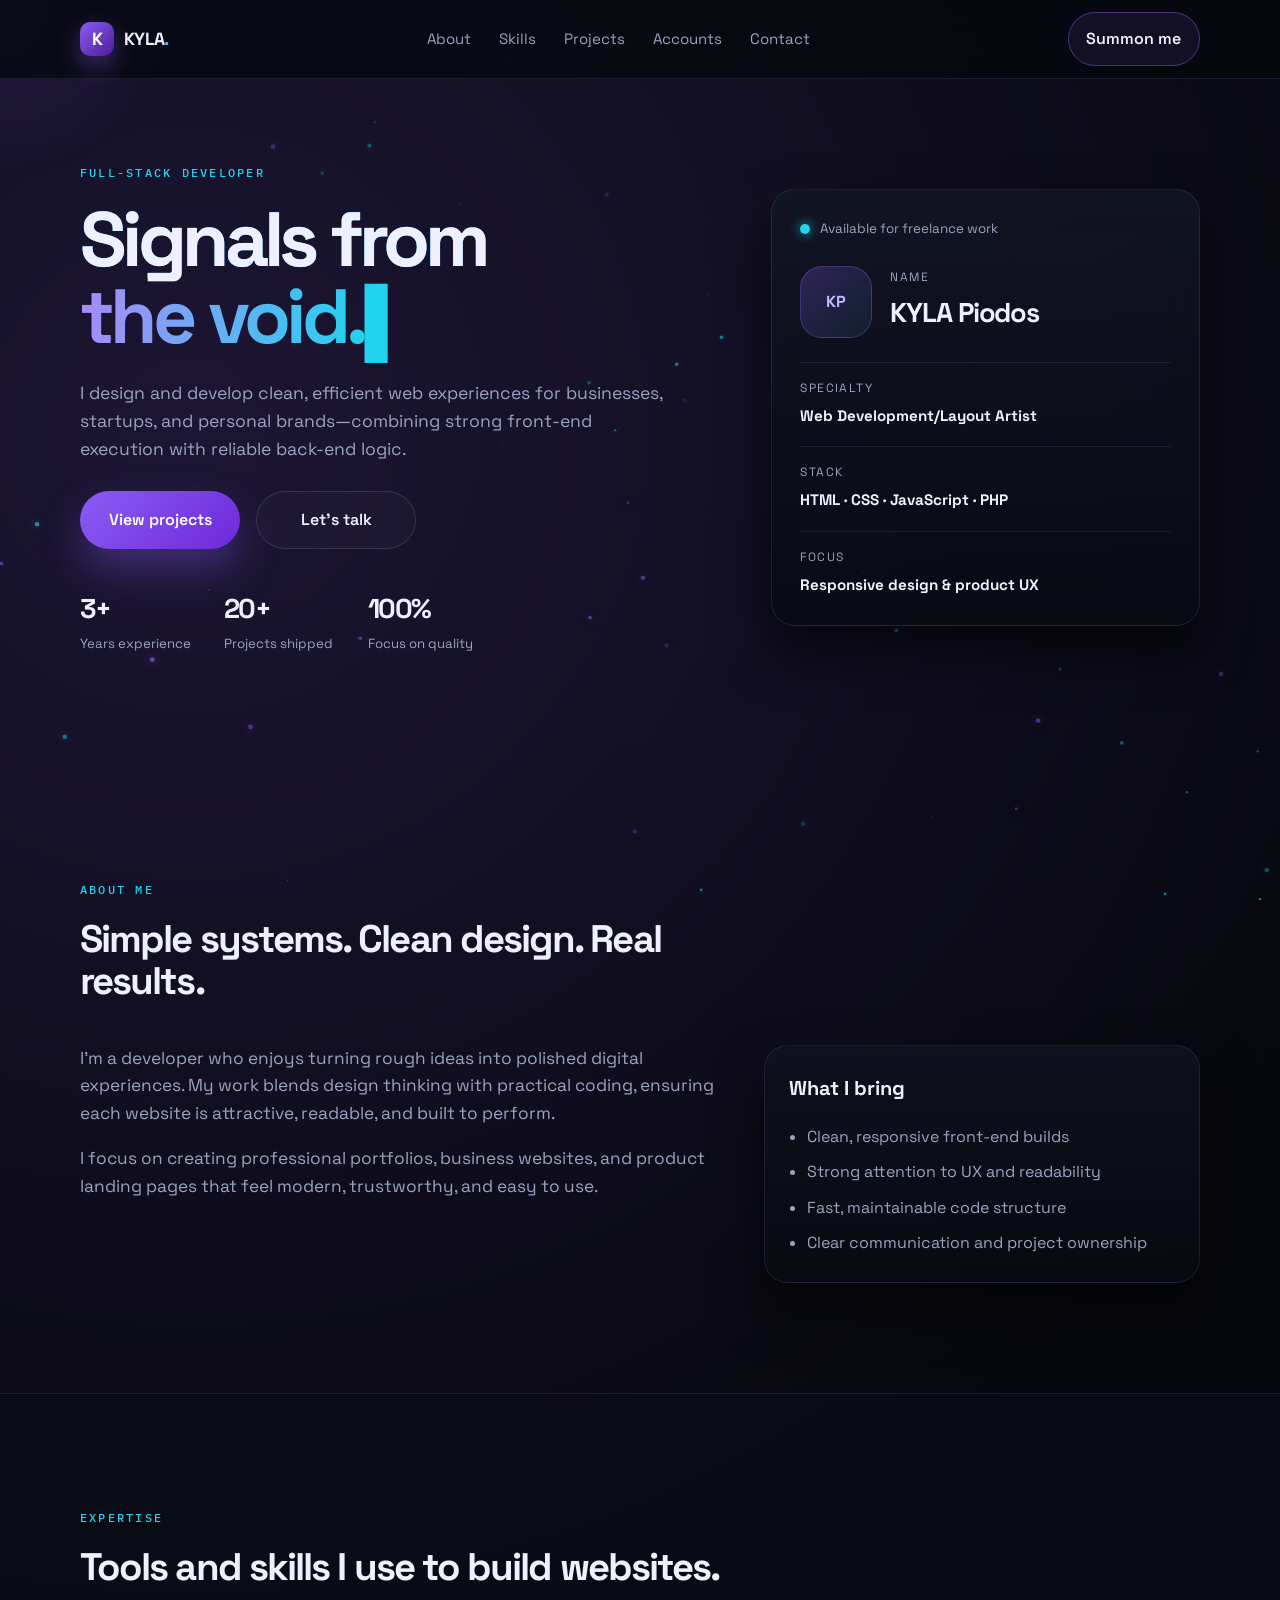
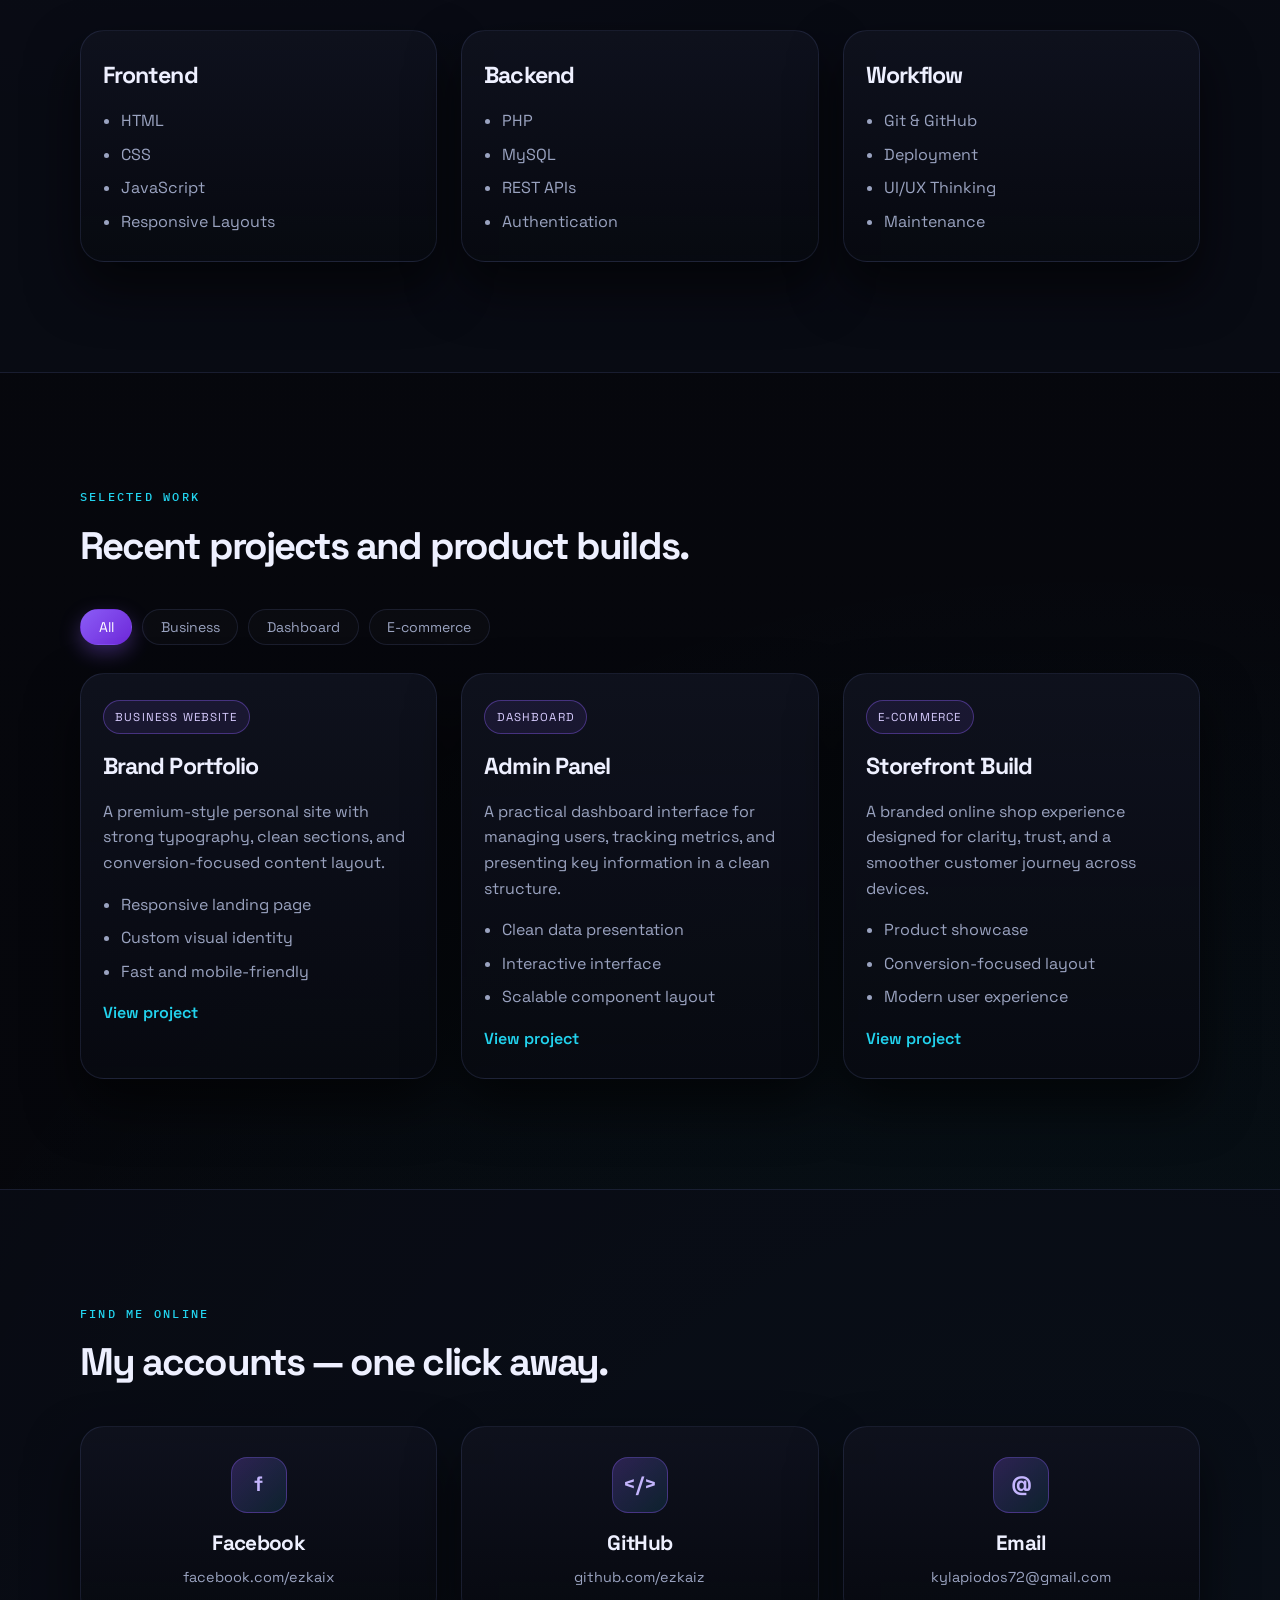
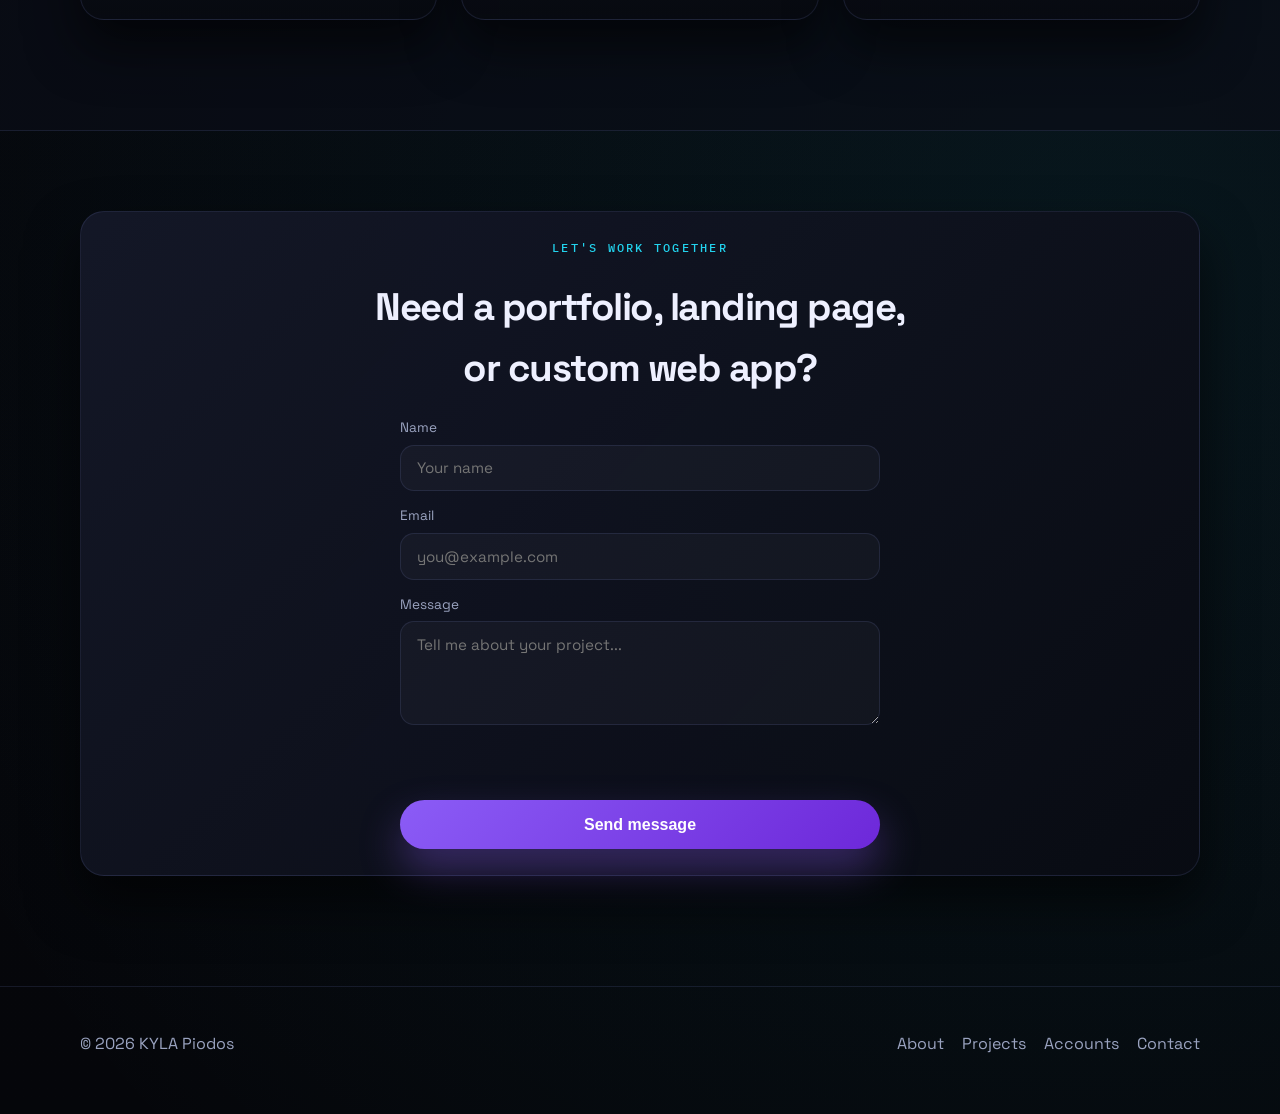
==== commit bf7dede4: "Fix page title" ====
--- a/index.html
+++ b/index.html
@@ -7,7 +7,7 @@
       name="description"
       content="Personal portfolio website for a full-stack developer and product builder."
     />
-    <title>KYLA | Phantom Portfolio</title>
+    <title>KYLA | Portfolio</title>
     <link rel="preconnect" href="https://fonts.googleapis.com" />
     <link rel="preconnect" href="https://fonts.gstatic.com" crossorigin />
     <link
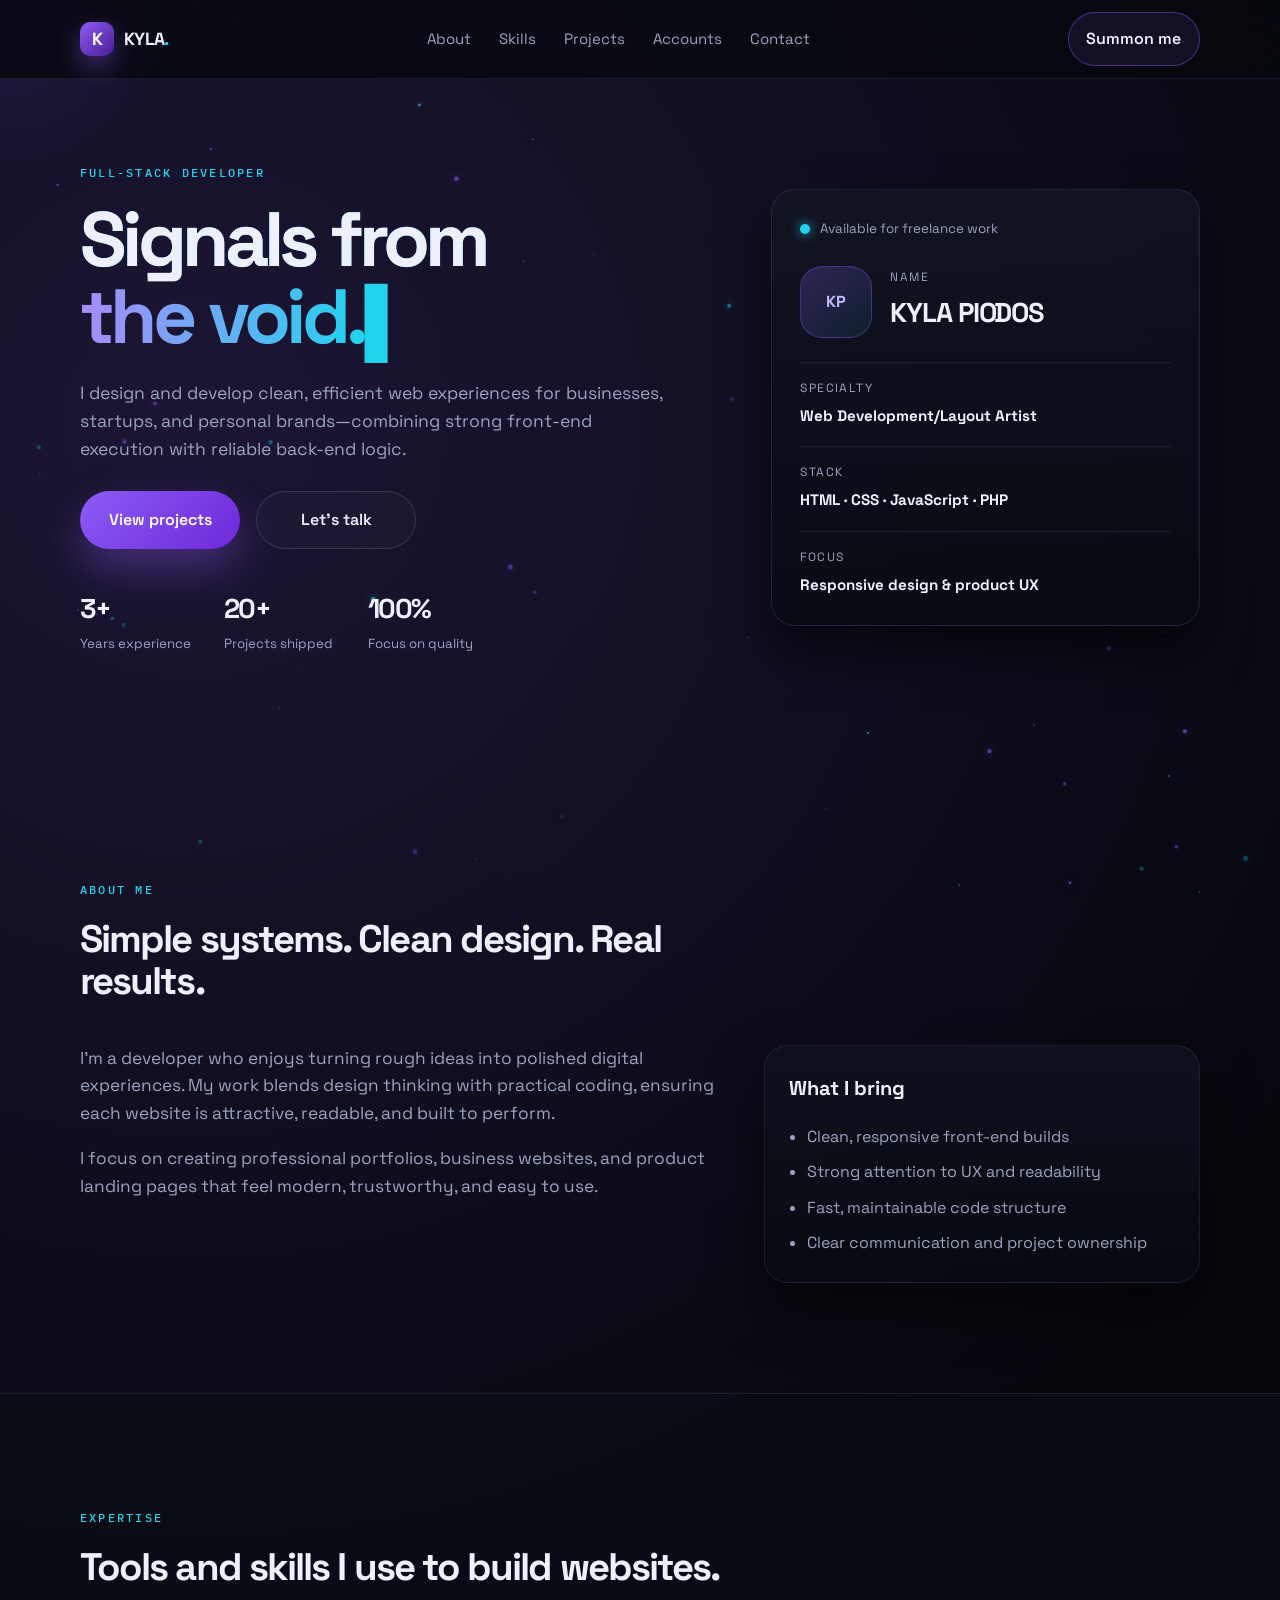
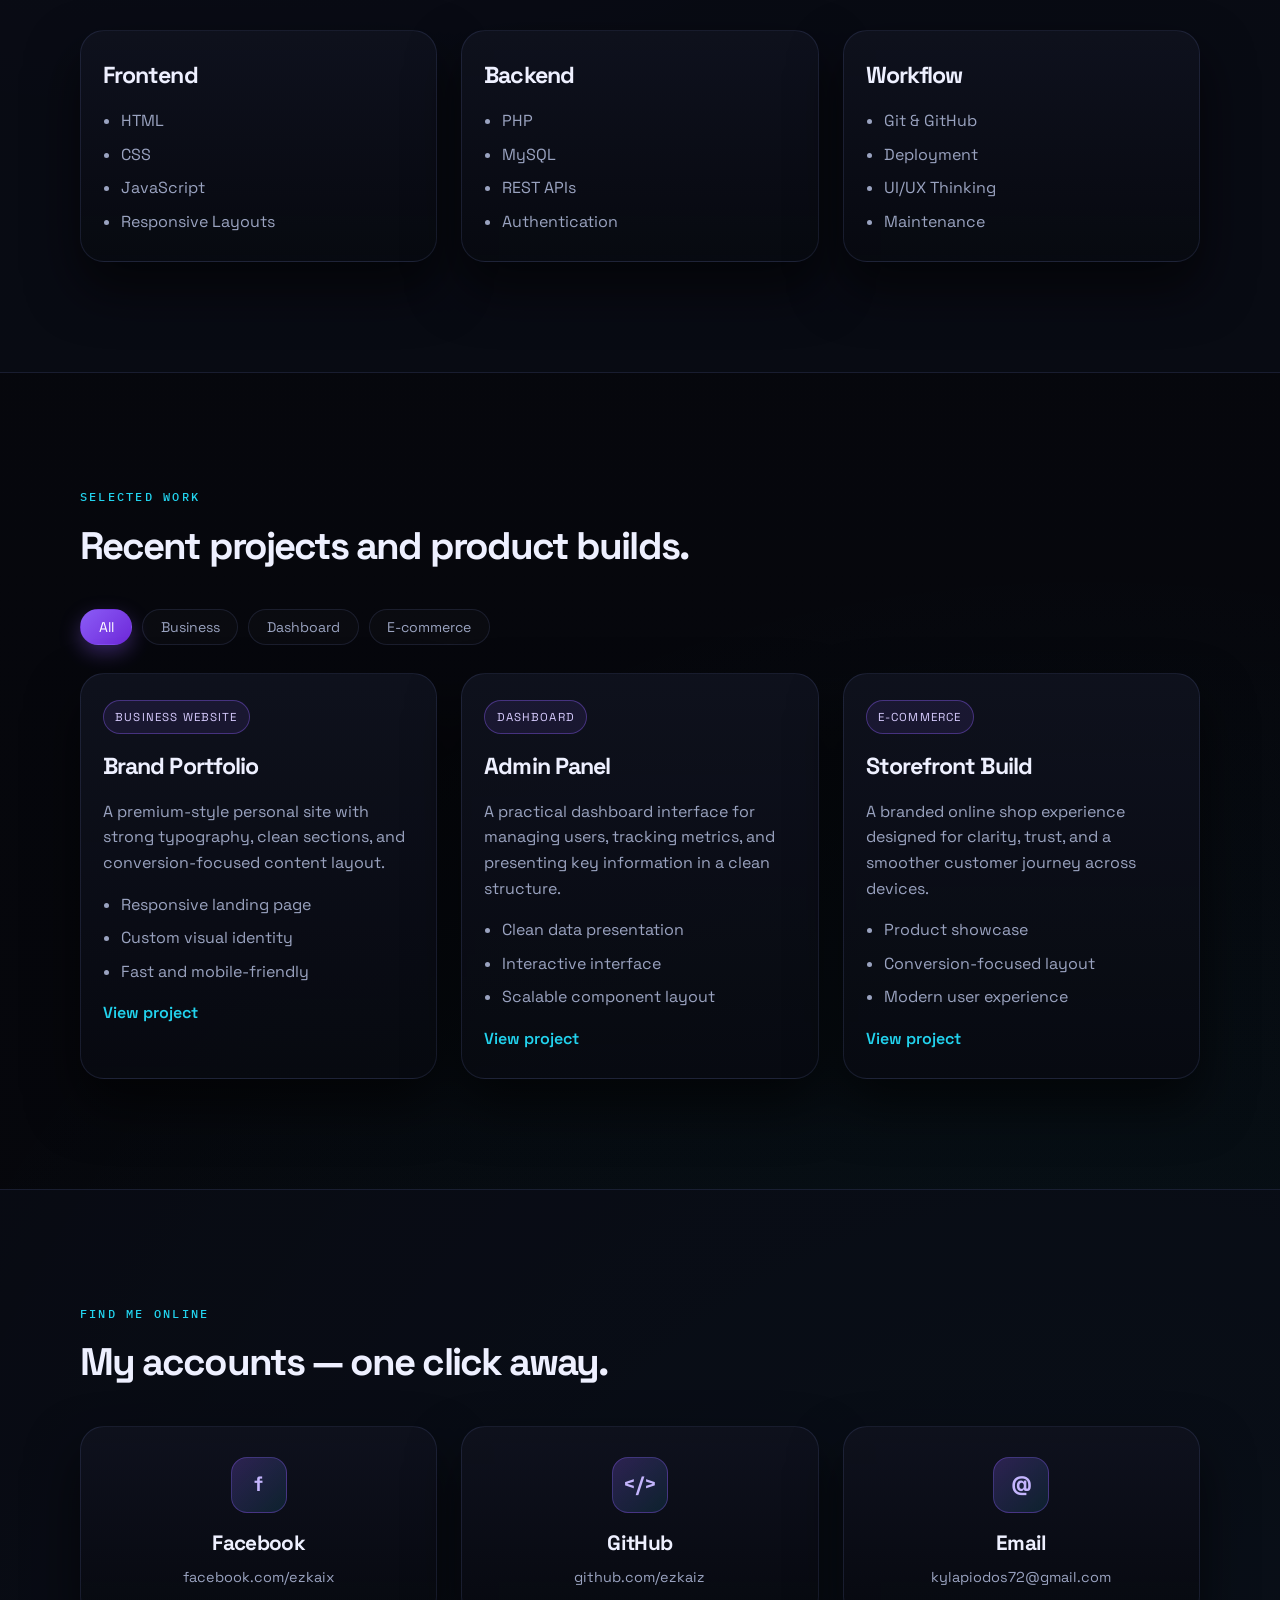
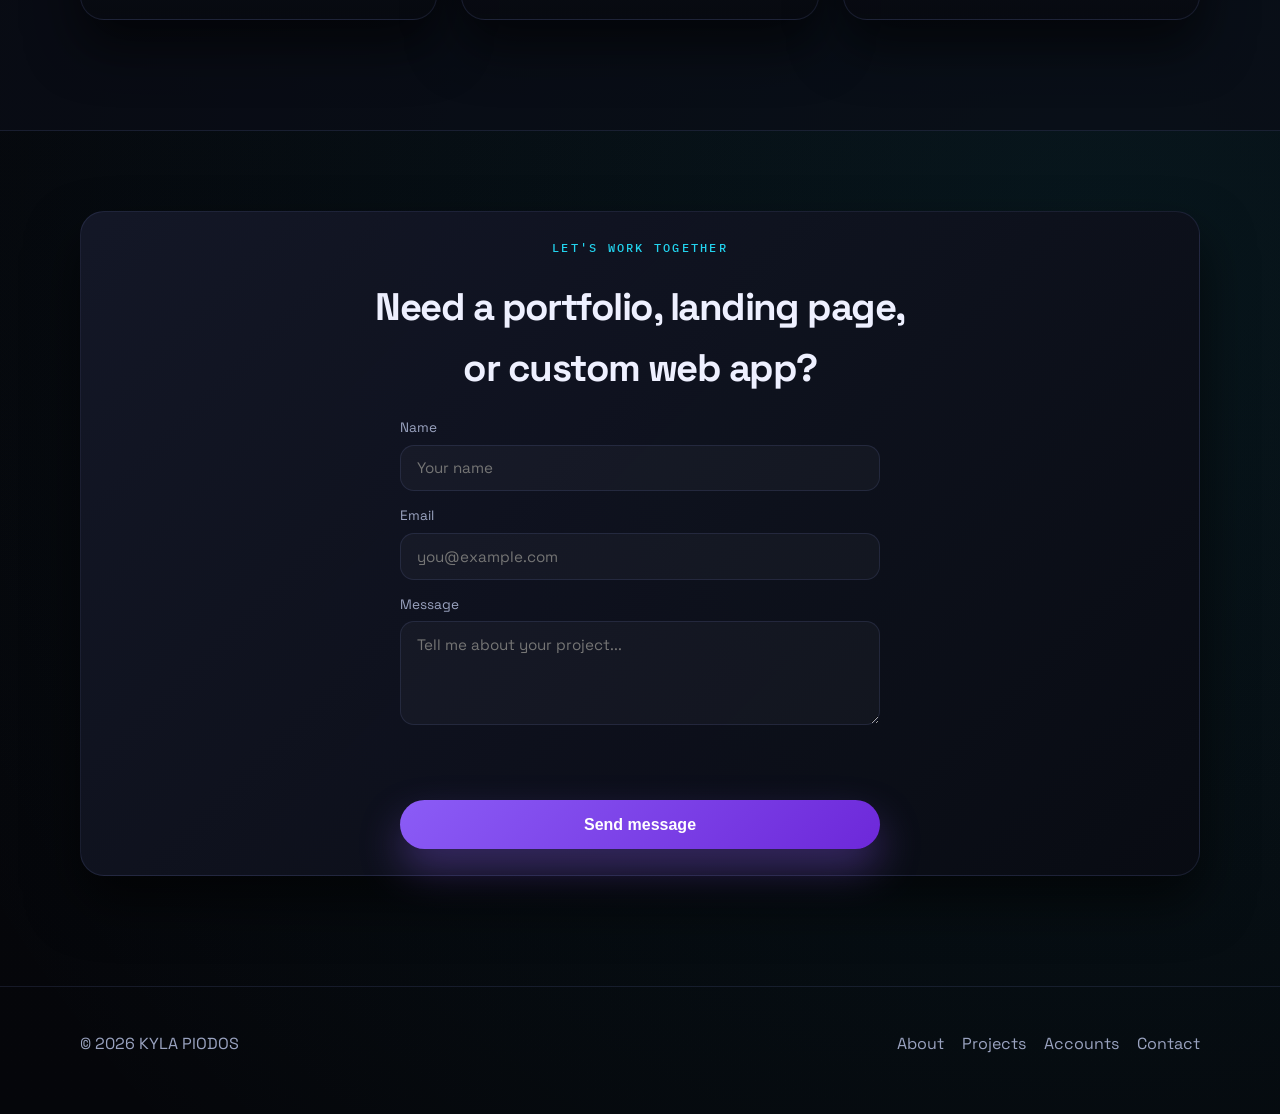
==== commit 0e5a6d9a: "Capitalize PIODOS" ====
--- a/index.html
+++ b/index.html
@@ -90,7 +90,7 @@
               <div class="avatar">KP</div>
               <div>
                 <p class="mini-label">Name</p>
-                <h2>KYLA Piodos</h2>
+                <h2>KYLA PIODOS</h2>
               </div>
             </div>
 
@@ -312,7 +312,7 @@
 
     <footer class="site-footer">
       <div class="container footer-inner">
-        <p>© 2026 KYLA Piodos</p>
+        <p>© 2026 KYLA PIODOS</p>
         <nav aria-label="Footer navigation">
           <a href="#about">About</a>
           <a href="#projects">Projects</a>
